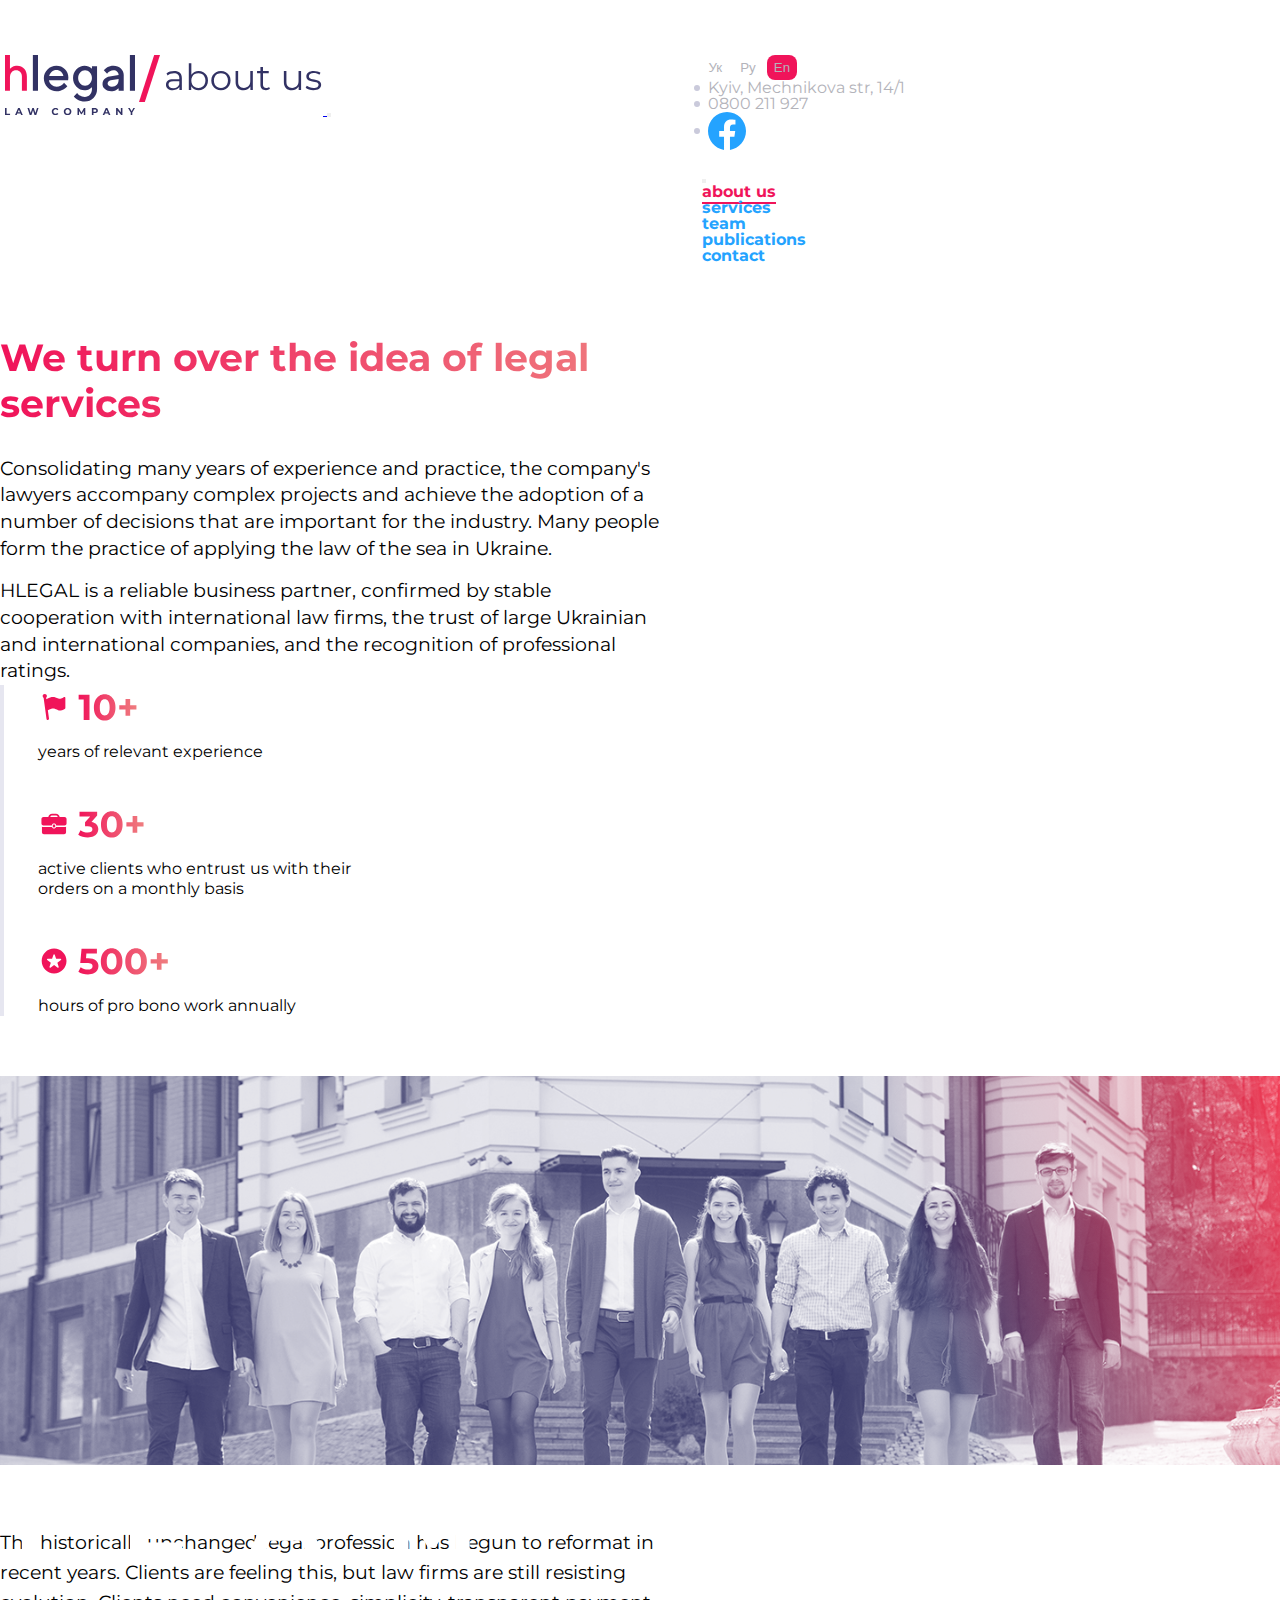
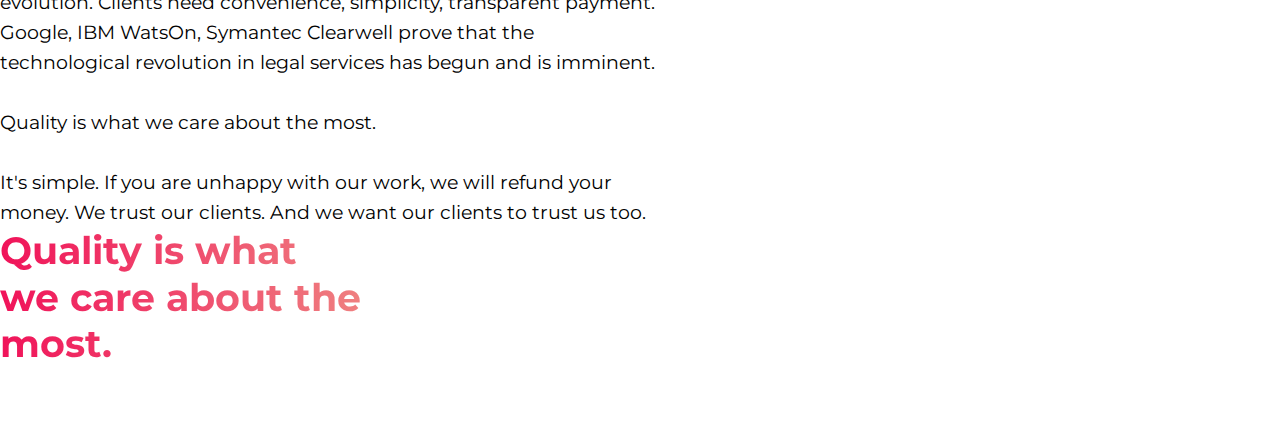
==== pages/about.html @ e727334a "new" ====
<!DOCTYPE html>
<html lang="en">
<head>
    <meta charset="UTF-8">
    <meta name="viewport" content="width=device-width, initial-scale=1.0">
    <title>About</title>
    <link href="https://cdn.jsdelivr.net/npm/bootstrap@5.3.2/dist/css/bootstrap.min.css" rel="stylesheet" integrity="sha384-T3c6CoIi6uLrA9TneNEoa7RxnatzjcDSCmG1MXxSR1GAsXEV/Dwwykc2MPK8M2HN" crossorigin="anonymous">
    <link rel="stylesheet" href="../styles/main.css">
</head>
<body>
    
        <header class="main-wrap__header about-wrap__header">
            <nav class="navbar navbar-dark navbar-expand-sm">
                <div class="container-lg">
                  <div class="header-grid w-100">
                    <div class="header-grid__logo d-flex justify-content-between align-items-center">
                        <a class="navbar-brand" href="#">
                            <object data="../assets/images/images/about-logo.svg" type=""></object>
                        </a>
                        <button class="navbar-toggler" type="button" data-bs-toggle="offcanvas" data-bs-target="#offcanvasDarkNavbar" aria-controls="offcanvasDarkNavbar" aria-label="Toggle navigation">
                            <span class="navbar-toggler-icon"></span>
                          </button>
                      </div>
                      
                      <div class="header-grid__info d-none d-sm-flex align-items-center gap-3 justify-content-md-end justify-content-start">
                        <div class="lang-wrap d-flex gap-1">
                            <button class="btn-sm grey-text">Ук</button>
                            <button class="btn-sm grey-text">Ру</button>
                            <button class="btn-sm active grey-text">En</button>
                        </div>
                        <address class="d-flex align-items-center gap-3 m-0 header-section__address">
                            <p class="address-item mb-0 grey-text">Kyiv, Mechnikova str, 14/1</p>
                            <p class="address-item mb-0 grey-text">0800 211 927</p>
                            <a href="" class=" address-item mb-0">
                                <img src="../assets/images/images/Facebook-Footerfacebook.svg" alt="" class="address-item-facebook">
                            </a>
                        </address>
                      </div>
                      <div class="offcanvas offcanvas-bottom text-bg-light header-grid__nav" tabindex="-1" id="offcanvasDarkNavbar" aria-labelledby="offcanvasDarkNavbarLabel">
                        <div class="offcanvas-header justify-content-end">
                          <button type="button" class="btn-close btn-close-dark" data-bs-dismiss="offcanvas" aria-label="Close"></button>
                        </div>
                        <div class="offcanvas-body justify-content-md-end justify-content-start">
                            <nav class="body-nav">
                                <ul class="ul-nav d-flex gap-3 flex-sm-row flex-column  align-items-center">
                                    <li><a class="link fz24 fw700 active" href="">about us</a></li>
                                    <li><a class="link fz24 fw700" href="">services</a></li>
                                    <li><a class="link fz24 fw700" href="">team</a></li>
                                    <li><a class="link fz24 fw700" href="">publications</a></li>
                                    <li><a class="link fz24 fw700" href="">contact</a></li>
                                </ul>
                            </nav>
                        </div>
                      </div>
                  </div>
                </div>
            </nav>
        </header>
    <section class="about-section__main-title">
        <div class="container-lg">
            <div class="about-section__main-title-content d-flex justify-content-center gap30 flex-wrap">
                <div class="about-section__main-title-textbox">
                     <h1 class="about-section__main-title-textbox-title fz38 fw700 lh47 red-gradient">We turn over the idea of legal services</h1>
                     <p class="about-section__main-title-textbox-title-p about-paragaph-1 fz19 fw400 lh27 black">Consolidating many years of experience and practice, the company's lawyers accompany complex projects and achieve the adoption of a number of decisions that are important for the industry. Many people form the practice of applying the law of the sea in Ukraine.</p>
                     <p class="about-section__main-title-textbox-title-p about-paragaph-2 fz19 fw400 lh27 black">HLEGAL is a reliable business partner, confirmed by stable cooperation with international law firms, the trust of large Ukrainian and international companies, and the recognition of professional ratings.</p>
                </div>
                <div class="about-section__main-title-iconbox">
                     <div class="about-section__main-title-icon-item">
                         <div class="about-icons">
                             <object data="../assets/images/SVG icon/Headingflag.svg" type="" class="about-icon-img"></object>
                             <p class="about-icon-title fz16 fw400 lh20">years of relevant experience</p>
                         </div>
                     </div>
                     <div class="about-section__main-title-icon-item">
                         <div class="about-icons">
                             <object data="../assets/images/SVG icon/Headingbag.svg" type="" class="about-icon-img"></object>
                             <p class="about-icon-title fz16 fw400 lh20">active clients who entrust us with their orders on a monthly basis</p>
                         </div>
                     </div>
                     <div class="about-section__main-title-icon-item">
                         <div class="about-icons">
                             <object data="../assets/images/SVG icon/Headingstar.svg" type="" class="about-icon-img"></object>
                             <p class="about-icon-title fz16 fw400 lh20">hours of pro bono work annually</p>
                         </div>
                     </div>
                </div>
           </div>
        </div>
    </section>
    <section class="about-section__img-poster d-flex justify-content-center align-items-center flex-wrap">
        <img class="img-poster-item" src="../assets/images/images/Teampeople.svg" alt="">
        <h1 class="img-poster-title fz96 fw700 lh120 white">Team</h1>
    </section>
    <section class="about-section__quality-section">
        <div class="container-lg">
            <div class="about-section__quality-textbox d-flex justify-content-center gap60 flex-wrap">
                <p class="about-section__quality-p fz19 fw400 lh30">The historically unchanged legal profession has begun to reformat in recent years. Clients are feeling this, but law firms are still resisting evolution. Clients need convenience, simplicity, transparent payment. Google, IBM WatsOn, Symantec Clearwell prove that the technological revolution in legal services has begun and is imminent. <br><br>
                    Quality is what we care about the most. <br><br>
                    It's simple. If you are unhappy with our work, we will refund your money. We trust our clients. And we want our clients to trust us too.
                </p>
                <h1 class="about-section__quality-h fz38 fw700 lh47 red-gradient">Quality is what we care about the most.</h1>
            </div>
        </div>
    </section>
<script src="https://cdn.jsdelivr.net/npm/bootstrap@5.3.2/dist/js/bootstrap.bundle.min.js" integrity="sha384-C6RzsynM9kWDrMNeT87bh95OGNyZPhcTNXj1NW7RuBCsyN/o0jlpcV8Qyq46cDfL" crossorigin="anonymous"></script>
</body>
</html>
---- styles/main.css ----
/* http://meyerweb.com/eric/tools/css/reset/ 
   v2.0 | 20110126
   License: none (public domain)
*/
@import url("https://fonts.googleapis.com/css2?family=Montserrat:wght@400;500;700&display=swap");
html, body, div, span, applet, object, iframe,
h1, h2, h3, h4, h5, h6, p, blockquote, pre,
a, abbr, acronym, address, big, cite, code,
del, dfn, em, img, ins, kbd, q, s, samp,
small, strike, strong, sub, sup, tt, var,
b, u, i, center,
dl, dt, dd, ol, ul, li,
fieldset, form, label, legend,
table, caption, tbody, tfoot, thead, tr, th, td,
article, aside, canvas, details, embed,
figure, figcaption, footer, header, hgroup,
menu, nav, output, ruby, section, summary,
time, mark, audio, video {
  margin: 0;
  padding: 0;
  border: 0;
  font-size: 100%;
  font: inherit;
  vertical-align: baseline;
}

/* HTML5 display-role reset for older browsers */
article, aside, details, figcaption, figure,
footer, header, hgroup, menu, nav, section {
  display: block;
}

body {
  line-height: 1;
}

ol, ul {
  list-style: none;
}

blockquote, q {
  quotes: none;
}

blockquote:before, blockquote:after,
q:before, q:after {
  content: "";
  content: none;
}

table {
  border-collapse: collapse;
  border-spacing: 0;
}

* {
  margin: 0;
  padding: 0;
  box-sizing: border-box;
}

/*---------------------------------------------------------------------------
                              root
---------------------------------------------------------------------------*/
body {
  font-family: "Montserrat", sans-serif;
}

/* for text properties */
.fz38 {
  font-size: 38px;
}

.fz30 {
  font-size: 30px;
}

.fz22 {
  font-size: 22px;
}

.fz18 {
  font-size: 18px;
}

.fz16 {
  font-size: 16px;
}

.fz14 {
  font-size: 14px;
}

.fz19 {
  font-size: 19px;
}

.fz96 {
  font-size: 96px;
}

.fw700 {
  font-weight: 700;
}

.fw400 {
  font-weight: 400;
}

.lh47 {
  line-height: 46.32px;
}

.lh37 {
  line-height: 36.57px;
}

.lh27 {
  line-height: 26.82px;
}

.lh20 {
  line-height: 20px;
}

.lh30 {
  line-height: 30px;
}

.lh26 {
  line-height: 26px;
}

.lh17 {
  line-height: 17.07px;
}

.lh15 {
  line-height: 14.63px;
}

.lh22 {
  line-height: 22px;
}

.lh117 {
  line-height: 117px;
}

/* for color properties */
/*  for flex properties */
.flex {
  display: flex;
  flex-wrap: wrap;
}

.content-center {
  justify-content: center;
}

.content-between {
  justify-content: space-between;
}

.content-end {
  justify-content: flex-end;
}

.items-center {
  align-items: center;
}

.wrap {
  flex-wrap: wrap;
}

.row {
  flex-direction: row;
}

.column {
  flex-direction: column;
}

.gap15 {
  gap: 15px;
}

.gap18 {
  gap: 18px;
}

.gap26 {
  gap: 26px;
}

.gap30 {
  gap: 30px;
}

.gap60 {
  gap: 60px;
}

/* container */
.container {
  max-width: 1420px;
  width: 100%;
  padding: 0 10px;
  margin: 0 auto;
}

.link {
  text-decoration: none;
  color: #ffffff;
}

.btn-sm {
  background-color: transparent;
  border: none;
  color: #ffffff;
  border-radius: 8px;
  padding: 5px 7px;
  transition: all 0.8s ease;
}
.btn-sm.active, .btn-sm:hover {
  background-color: #F0145A;
}

.offcanvas {
  border-radius: 8px 8px 0 0;
}

html {
  scroll-behavior: smooth;
}

.section-main-title__title {
  background: linear-gradient(90.13deg, #F0145A 0.84%, #EF8080 99.96%);
  background-clip: text;
  -webkit-background-clip: text;
  -webkit-text-fill-color: transparent;
}
.section-main-title__link {
  letter-spacing: 2px;
  text-transform: uppercase;
  display: flex;
  align-items: center;
  text-decoration: none;
  gap: 2px;
  transition: all 0.8s ease;
}
.section-main-title__link:hover {
  color: #F0145A;
}
.section-main-title__link-arrow {
  width: 27px;
  height: 27px;
}

.top-left-rounded {
  border-radius: 12px 0 0 0;
}

.top-right-rounded {
  border-radius: 0 12px 0 0;
}

.bottom-left-rounded {
  border-radius: 0 0 0 12px;
}

.bottom-right-rounded {
  border-radius: 0 0 12px 0;
}

/* color */
.grey-text {
  color: #B3B3BA;
}

.active-regular {
  color: #24A3FF;
}

.red-gradient {
  background: linear-gradient(90.13deg, #F0145A 0.84%, #EF8080 99.96%);
  background-clip: text;
  -webkit-background-clip: text;
  -webkit-text-fill-color: transparent;
}

.black {
  color: #000;
}

.white {
  color: #ffffff;
}

.accent {
  color: #F0145A;
}

.carousel-indicators.carousel-indicators-h [data-bs-target] {
  text-indent: 0px;
  width: auto;
  height: auto;
  background-color: transparent;
  font-size: 38px;
  color: #CACADB;
  transition: all 0.8s;
}
.carousel-indicators.carousel-indicators-h [data-bs-target].active {
  background: linear-gradient(90.13deg, #F0145A 0.84%, #EF8080 99.96%);
  background-clip: text;
  -webkit-background-clip: text;
  -webkit-text-fill-color: transparent;
  gap: 0;
}
.carousel-indicators.carousel-indicators-h [data-bs-target]:hover {
  color: #F0145A;
}

.carousel-indicators.carousel-indicators-h {
  position: relative;
  margin: 0;
  flex-direction: column;
  flex-grow: 1;
  border-right: none;
  white-space: nowrap;
  border-bottom: 2px solid #CACADB;
}
@media screen and (min-width: 768px) {
  .carousel-indicators.carousel-indicators-h {
    border-bottom: none;
    border-right: 2px solid #CACADB;
  }
}

.main-carousel.main-slide {
  grid-template-columns: 100%;
}
@media screen and (min-width: 768px) {
  .main-carousel.main-slide {
    grid-template-columns: repeat(2, 1fr);
  }
}

.carousel-indicators__btn {
  max-width: 100%;
  align-items: end;
  display: flex;
  flex-direction: row;
  overflow-x: auto;
  gap: 30px;
  padding-right: 0;
}
@media screen and (min-width: 768px) {
  .carousel-indicators__btn {
    flex-direction: column;
    max-width: 375px;
    padding-right: 10px;
    gap: 0;
  }
}

.carousel-inner {
  padding-left: 0;
  padding-top: 20px;
}
@media screen and (min-width: 768px) {
  .carousel-inner {
    padding-left: 60px;
    padding-top: 0px;
  }
}

.carousel-section {
  padding: 60px 0 60px;
}

.canDo-section {
  padding: 60px 0 60px;
}
.canDo-section-main-title__link {
  letter-spacing: 2px;
  text-transform: uppercase;
  display: flex;
  align-items: center;
  text-decoration: none;
  gap: 2px;
  padding-bottom: 10px;
  transition: all 0.8s ease;
}
.canDo-section-main-title__link:hover {
  color: #F0145A;
}
.canDo-section-main-title__link-arrow {
  width: 27px;
  height: 27px;
}
.canDo-section-main-title__title {
  background: linear-gradient(90.13deg, #F0145A 0.84%, #EF8080 99.96%);
  background-clip: text;
  -webkit-background-clip: text;
  -webkit-text-fill-color: transparent;
  padding-bottom: 60px;
}
.canDo-section__item {
  padding-bottom: 60px;
}
.canDo-section__item-title {
  padding-top: 30px;
  color: #006CCF;
}
.canDo-section__item-textbox {
  padding-top: 15px;
}

.team-section {
  background-color: #ffffff;
  padding-top: 60px;
  padding-bottom: 60px;
}
.team-carousel__text-box {
  padding: 30px;
}
.team-carousel__content-box {
  background-color: #F5F5FA;
  border-radius: 8px;
}
.team-carousel-item__title {
  padding-top: 30px;
  color: #B3B3BA;
}
.team-carousel-item__sub-title {
  padding-top: 6px;
  color: #B3B3BA;
}
.team-carousel-item__img {
  max-width: 400px;
  width: 100%;
}
.team-carousel-inner {
  padding: 0;
}
.team-carousel__content-box {
  display: flex;
}
.team-carousel__text-box {
  max-width: 1140px;
  width: 100%;
}

.team-btn-circle {
  border: none;
  width: 16px;
  height: 16px;
  border-radius: 50%;
  background-color: #24A3FF;
  transition: all 0.8s ease;
}
.team-btn-circle.active {
  background-color: #006CCF;
}
.team-btn-circle:hover {
  background-color: #0085FF;
}

@media screen and (min-width: 768px) {
  .team-carousel-inner {
    padding-left: 0px;
    padding-top: 0px;
  }
}
@media (max-width: 1220px) {
  .team-carousel__content-box {
    flex-wrap: wrap;
  }
  .team-carousel-item__img {
    max-width: 350px;
    width: 100%;
  }
}
.companies-section__title {
  text-transform: uppercase;
  letter-spacing: 2px;
  color: #323264;
  padding-bottom: 30px;
}
.companies-section__item-img {
  width: 100%;
  max-width: 430px;
}
.companies-section__item {
  padding: 0;
  margin: 0;
  margin-bottom: -4px;
}
.companies-section {
  padding-bottom: 56px;
}

.publications-section__main-title {
  padding: 30px 0 30px;
}
.publications-section {
  background-color: #F5F5FA;
  padding-bottom: 30px;
}
.publications-section__publication-item {
  background-color: #ffffff;
  max-width: 420px;
  width: 100%;
  border-radius: 12px;
}
.publications-section__img-row {
  flex-direction: column;
  justify-content: center;
}

@media screen and (min-width: 768px) {
  .publications-section__img-row {
    flex-direction: row;
    justify-content: space-between;
  }
}
.publication-item__textbox {
  padding: 30px;
  max-width: 420px;
  width: 100%;
}
.publication-item__textbox-title {
  color: #24A3FF;
  padding-bottom: 15px;
}
.publication-item__textbox-subtitle {
  color: #B3B3BA;
  letter-spacing: 1px;
  text-transform: uppercase;
  padding-bottom: 15px;
}
.publication-item__textbox-greyline {
  max-width: 360px;
  width: 100%;
  height: 4px;
  background-color: #E6E6F0;
}
.publication-item__img {
  max-width: 420px;
  width: 100%;
}
.publication-item__textbox-text {
  padding-top: 15px;
}

.footer-section__greyline {
  margin-top: 30px;
  width: 100%;
  height: 2px;
  background-color: #E6E6F0;
}
.footer-section__company-detail {
  padding-top: 30px;
  padding-bottom: 21px;
}
.footer-section__social-links {
  padding-bottom: 39px;
}

.address-item-adress {
  color: #323264;
}
.address-item-link {
  color: #24A3FF;
  text-decoration: none;
  text-transform: uppercase;
  cursor: pointer;
  letter-spacing: 1px;
}
.address-item-company {
  color: #B3B3BA;
}

.about-wrap__header {
  padding-top: 50px;
  padding-bottom: 66px;
}

.about-section__main-title-textbox {
  max-width: 662px;
  width: 100%;
}
.about-section__main-title-textbox-title {
  padding-bottom: 28px;
}
.about-section__main-title-iconbox {
  border-left: 4px #E6E6F0 solid;
  padding-left: 34px;
  max-width: 388px;
}
.about-section__main-title-icon-item {
  padding-bottom: 40px;
}
.about-section__main-title-icon-item:last-child {
  padding-bottom: 0px;
}
.about-section__main-title-content {
  padding-bottom: 60px;
}
.about-section__img-poster {
  position: relative;
}
.about-section__quality-p {
  max-width: 658px;
}
.about-section__quality-h {
  max-width: 362px;
}
.about-section__quality-section {
  padding: 60px 0;
}

.about-paragaph-1 {
  padding-bottom: 15px;
}

.about-icon-img {
  padding-bottom: 10px;
}

.img-poster-item {
  width: 100%;
}

.img-poster-title {
  position: absolute;
  text-transform: uppercase;
  letter-spacing: 63px;
  text-shadow: 0px 15px 30px 0px rgba(40, 40, 86, 0.8);
  padding-top: 5px;
}

/*----------------------------------------------------------------------------
                            HOMEPAGE
------------------------------------------------------------------------------*/
.section-gradient {
  min-height: 100vh;
  background: linear-gradient(228.57deg, #323264 11.93%, #323264 57.17%, #643E72 87.46%);
  border-radius: 0 0 12px 12px;
  position: relative;
}
.section-gradient__shadow {
  position: absolute;
  height: 10px;
  background-color: #CACADB;
  border-radius: 0 0 12px 12px;
  width: 100%;
}
.section-gradient__shadow--1 {
  bottom: -10px;
  width: calc(100% - 40px);
  left: 20px;
}
.section-gradient__shadow--2 {
  bottom: -20px;
  width: calc(100% - 80px);
  left: 40px;
  background-color: #E7E7F2;
}

.main-wrap {
  position: relative;
  min-height: 100vh;
}
.main-wrap-bg {
  position: absolute;
  height: 100%;
  width: 100%;
  display: flex;
  justify-content: center;
  overflow-x: hidden;
}
.main-wrap-bg__h {
  height: 100%;
}
.main-wrap__section {
  display: flex;
  flex-direction: column;
  justify-content: space-between;
  min-height: 100vh;
  position: relative;
  z-index: 100;
}
.main-wrap__title {
  padding: 0 30px;
}

.header-grid {
  padding: 5px;
  color: #ffffff;
  display: grid;
  width: 100%;
  grid-template-areas: "info" "logo" "nav";
  row-gap: 18px;
}
@media screen and (min-width: 768px) {
  .header-grid {
    grid-template-areas: "logo info" "logo nav";
  }
}
.header-grid__logo {
  grid-area: logo;
}
.header-grid__info {
  grid-area: info;
}
.header-grid__nav {
  grid-area: nav;
}

.address-item {
  display: flex;
  align-items: center;
}
.address-item::before {
  content: "";
  position: relative;
  height: 6px;
  width: 6px;
  background-color: #CACADB;
  border-radius: 50%;
  display: inline-block;
  right: 8px;
}
.address-item-facebook {
  width: 38px;
  height: 38px;
}

.nav-link-h {
  color: #24A3FF;
  position: relative;
  transition: all 1s ease;
}
.nav-link-h.active {
  color: #F0145A;
}
.nav-link-h.active::before {
  position: absolute;
  content: "";
  width: 100%;
  height: 2px;
  background-color: #F0145A;
  top: 20px;
}
.nav-link-h::before {
  position: absolute;
  content: "";
  width: 0%;
  height: 2px;
  background-color: #F0145A;
  top: 20px;
  transition: all 0.8s ease;
}
.nav-link-h:hover {
  color: #F0145A;
}
.nav-link-h:hover::before {
  width: 100%;
}
@media screen and (min-width: 576px) {
  .nav-link-h {
    color: #ffffff;
  }
}

.link {
  color: #ffffff;
  position: relative;
  transition: all 1s ease;
}
.link.active {
  color: #F0145A;
}
.link.active::before {
  position: absolute;
  content: "";
  width: 100%;
  height: 2px;
  background-color: #F0145A;
  top: 20px;
}
.link::before {
  position: absolute;
  content: "";
  width: 0%;
  height: 2px;
  background-color: #F0145A;
  top: 20px;
  transition: all 0.8s ease;
}
.link:hover {
  color: #F0145A;
}
.link:hover::before {
  width: 100%;
}
@media screen and (min-width: 576px) {
  .link {
    color: #24A3FF;
  }
}

.btn-circle {
  background-color: transparent;
  border: 1px solid #CACADB;
  border-radius: 50%;
  display: inline-block;
  height: 42px;
  width: 42px;
  display: flex;
  align-items: center;
  justify-content: center;
  color: #CACADB;
  cursor: pointer;
}
.btn-circle__icon {
  fill: #CACADB;
}/*# sourceMappingURL=main.css.map */
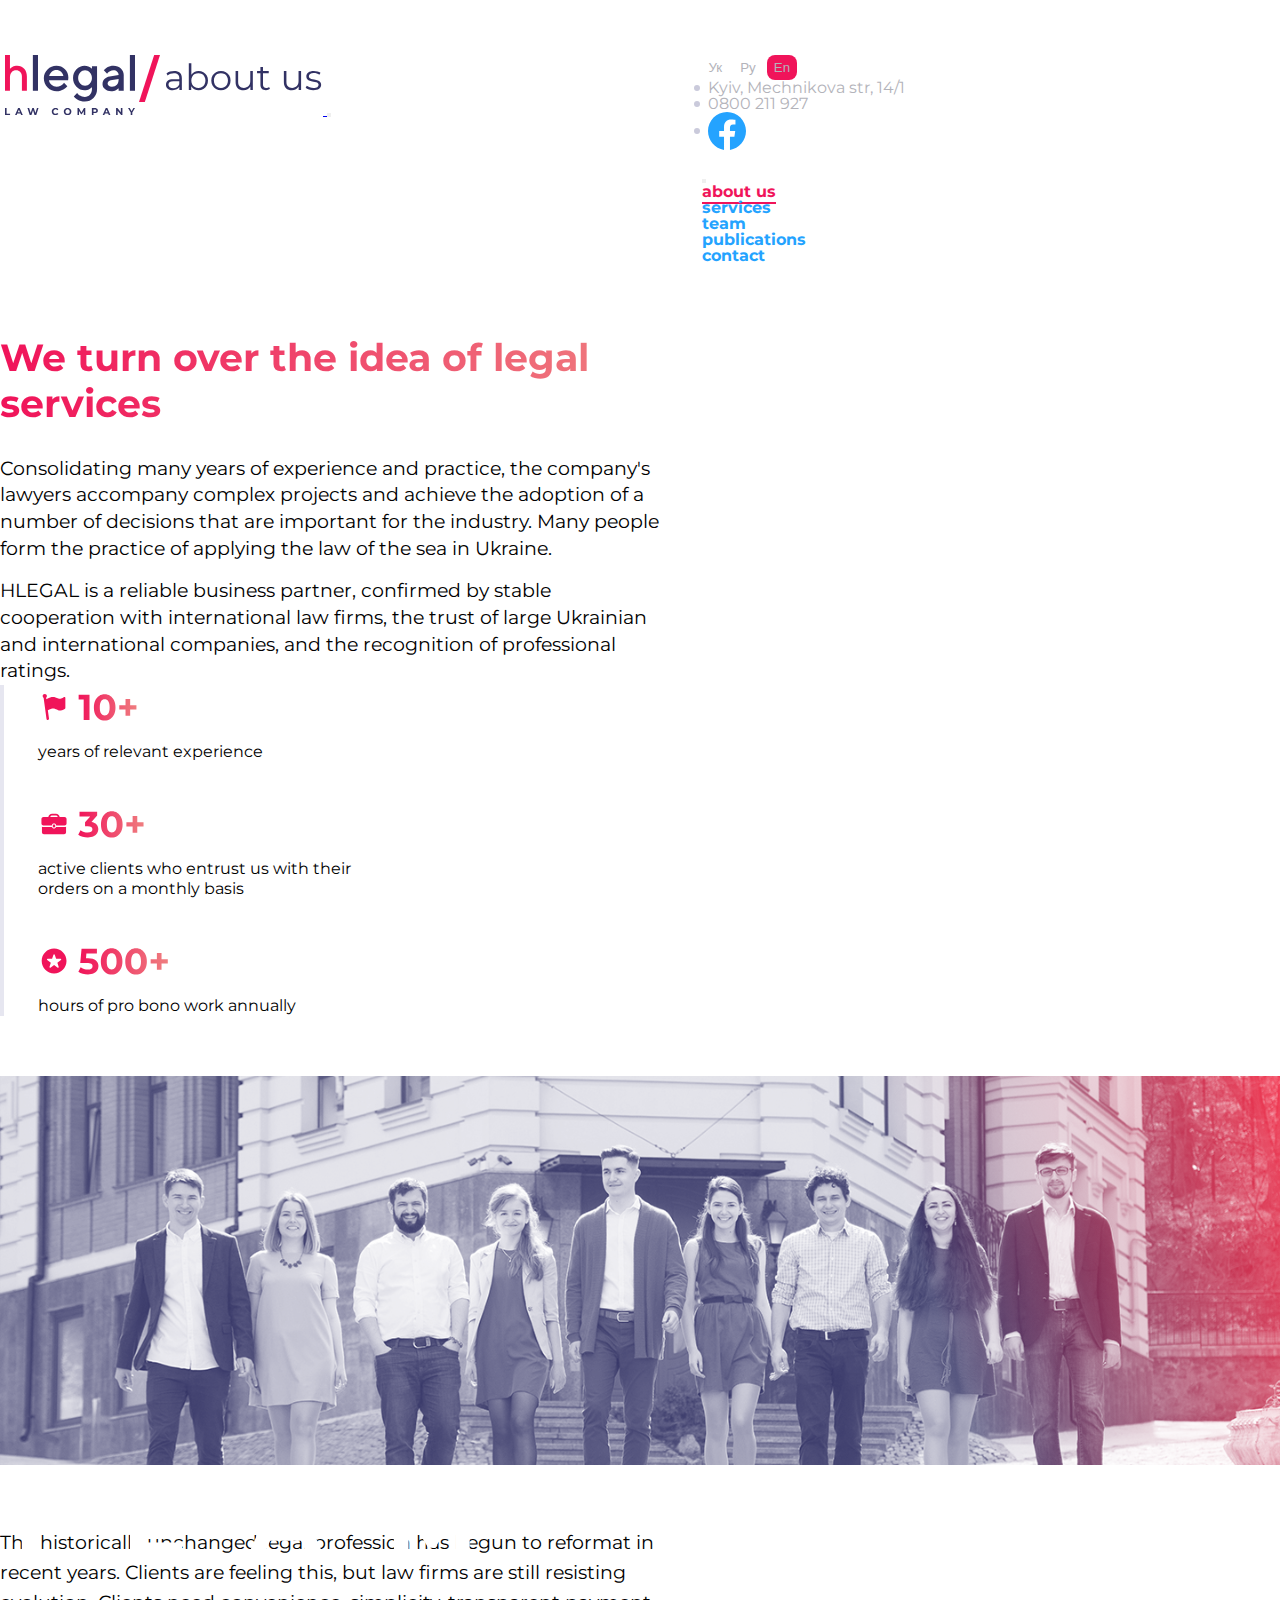
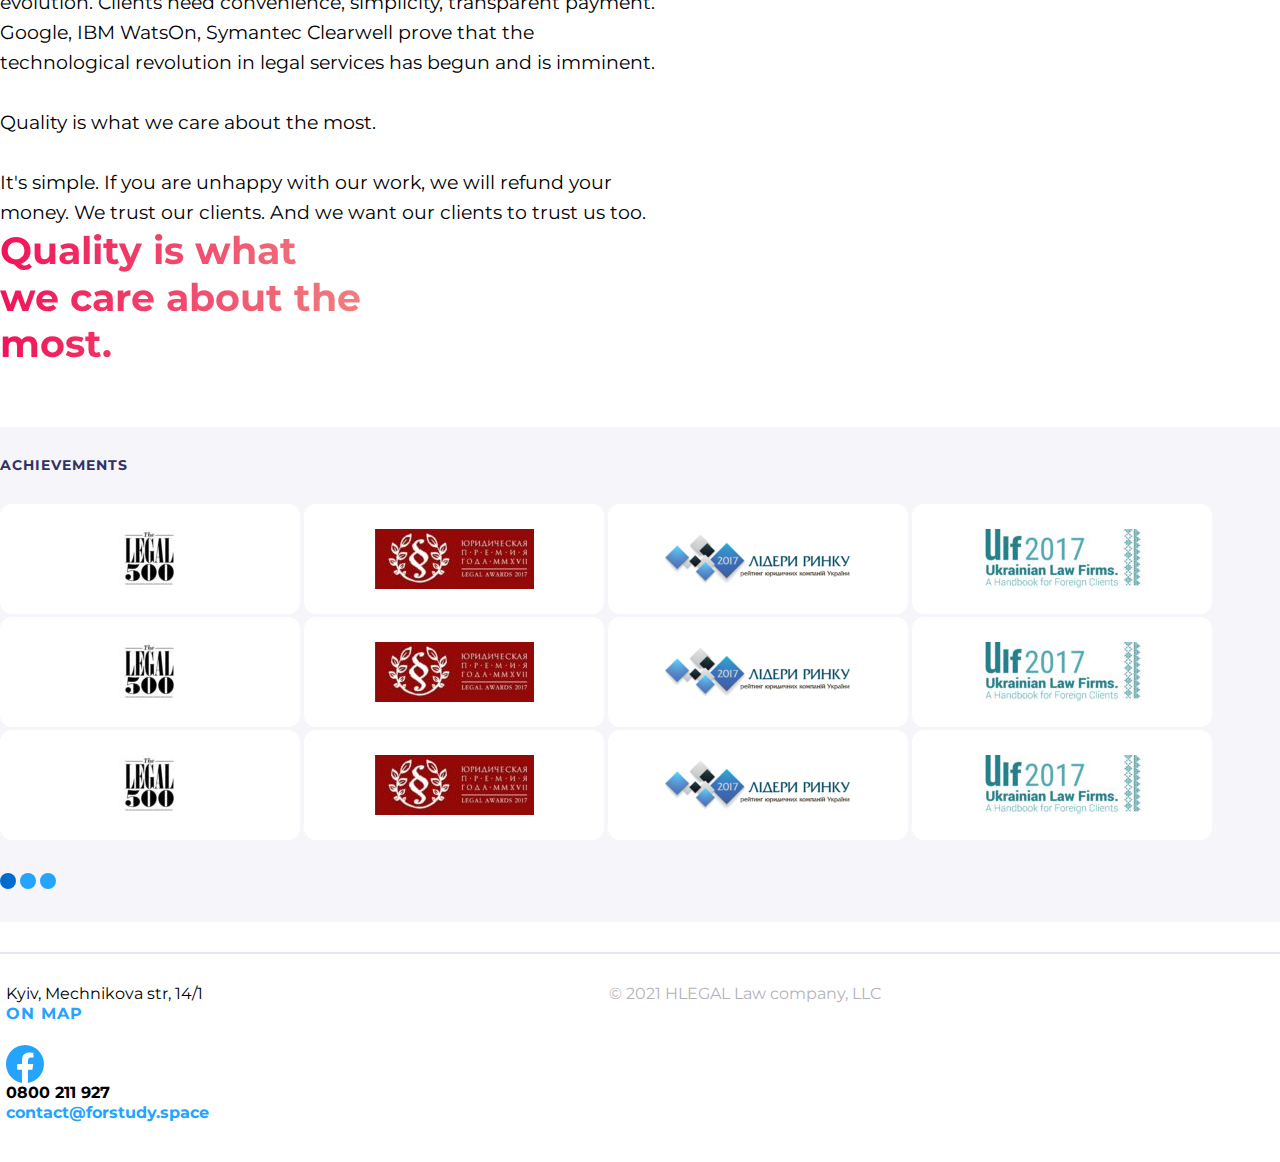
==== commit 0105fba0: "new" ====
--- a/pages/about.html
+++ b/pages/about.html
@@ -57,7 +57,7 @@
             </nav>
         </header>
     <section class="about-section__main-title">
-        <div class="container-lg">
+        <div class="container-fluid">
             <div class="about-section__main-title-content d-flex justify-content-center gap30 flex-wrap">
                 <div class="about-section__main-title-textbox">
                      <h1 class="about-section__main-title-textbox-title fz38 fw700 lh47 red-gradient">We turn over the idea of legal services</h1>
@@ -102,6 +102,71 @@
             </div>
         </div>
     </section>
+    <section class="about-section__achievements grey-bg">
+        <div class="container-lg">
+            <h1 class="about-section__achievements-main-title fz14 fw700 lh17 main-regular d-flex justify-content-center flex-wrap">Achievements</h1>
+            <div id="carouselExampleIndicators" class="carousel slide">
+                <div class="carousel-inner team-carousel-inner">
+                    <div class="carousel-item active">
+                        <div class="about-section__achievements-img d-flex justify-content-between flex-wrap gap15">
+                            <object data="../assets/images/images/Itemlegal.svg" type=""></object>
+                            <object data="../assets/images/images/Itemprem.svg" type=""></object>
+                            <object data="../assets/images/images/Itemlead.svg" type=""></object>
+                            <object data="../assets/images/images/Itemlaw.svg" type=""></object>
+                        </div>
+                    </div>
+                    <div class="carousel-item">
+                        <div class="about-section__achievements-img d-flex justify-content-between flex-wrap gap15">
+                            <object data="../assets/images/images/Itemlegal.svg" type=""></object>
+                            <object data="../assets/images/images/Itemprem.svg" type=""></object>
+                            <object data="../assets/images/images/Itemlead.svg" type=""></object>
+                            <object data="../assets/images/images/Itemlaw.svg" type=""></object>
+                        </div>
+                    </div>
+                    <div class="carousel-item">
+                        <div class="about-section__achievements-img d-flex justify-content-between flex-wrap gap15">
+                            <object data="../assets/images/images/Itemlegal.svg" type=""></object>
+                            <object data="../assets/images/images/Itemprem.svg" type=""></object>
+                            <object data="../assets/images/images/Itemlead.svg" type=""></object>
+                            <object data="../assets/images/images/Itemlaw.svg" type=""></object>
+                        </div>
+                    </div>
+                </div>
+                <div class="about-section-carousel__btn d-flex justify-content-center mt-4 gap-3">
+                    <button type="button" data-bs-target="#carouselExampleIndicators" data-bs-slide-to="0" class="team-btn-circle active" aria-current="true" aria-label="Slide 1"></button>
+                    <button type="button" data-bs-target="#carouselExampleIndicators" data-bs-slide-to="1" class="team-btn-circle" aria-label="Slide 2"></button>
+                    <button type="button" data-bs-target="#carouselExampleIndicators" data-bs-slide-to="2" class="team-btn-circle" aria-label="Slide 3"></button>
+                </div>
+            </div>
+    </div>
+    </section>
+    <footer class="footer-section d-sm-flex justify-content-center" id="footer-section">
+        <div class="container-lg">
+            <div class="footer-section__greyline"></div>
+            <div class="footer-grid w-100">
+                <div class="footer-section__company-detail  footer-grid__address">
+                    <address class="d-flex align-items-center gap-3 m-0 company-detail__address">
+                        <p class="address-item mb-0 fz16 fw400 lh20 address-item-address">Kyiv, Mechnikova str, 14/1</p>
+                        <p class="address-item mb-0">
+                            <a href="" class="address-item-link fz12 fw700 lh20">on map</a>
+                        </p>
+                    </address>
+                </div>
+                <div class="footer-section__copyright-detail footer-grid__copyright d-sm-flex gap-3 justify-content-md-end justify-content-start">
+                    <p class="address-item-company fz16 fw400 lh20">© 2021 HLEGAL Law company, LLC</p>
+                </div>
+                <div class="footer-section__social-links d-flex gap26 flex-wrap  footer-grid__contact">
+                    <address class="m-0 d-flex gap15 align-items-center">
+                        <a href="" class=" address-item mb-0">
+                            <img src="../assets/images/images/Facebook-Footerfacebook.svg" alt="">
+                        </a>
+                        <p class="address-item mb-0 fz16 fw700 lh20">0800 211 927</p>
+                        <p class="address-item mb-0 fz16 fw700 lh20 active-regular">contact@forstudy.space</p>
+                    </address>
+                </div>
+            </div>
+        </div>
+    </footer>
 <script src="https://cdn.jsdelivr.net/npm/bootstrap@5.3.2/dist/js/bootstrap.bundle.min.js" integrity="sha384-C6RzsynM9kWDrMNeT87bh95OGNyZPhcTNXj1NW7RuBCsyN/o0jlpcV8Qyq46cDfL" crossorigin="anonymous"></script>
 </body>
 </html>--- a/styles/main.css
+++ b/styles/main.css
@@ -302,6 +302,14 @@
   color: #F0145A;
 }
 
+.main-regular {
+  color: #323264;
+}
+
+.grey-bg {
+  background-color: #F5F5FA;
+}
+
 .carousel-indicators.carousel-indicators-h [data-bs-target] {
   text-indent: 0px;
   width: auto;
@@ -565,6 +573,10 @@
   padding-top: 30px;
   padding-bottom: 21px;
 }
+.footer-section__copyright-detail {
+  padding-top: 30px;
+  padding-bottom: 21px;
+}
 .footer-section__social-links {
   padding-bottom: 39px;
 }
@@ -583,6 +595,26 @@
   color: #B3B3BA;
 }
 
+.footer-grid {
+  display: grid;
+  width: 100%;
+  grid-template-areas: "address copyright" "contact copyright";
+}
+.footer-grid__address {
+  grid-area: address;
+}
+.footer-grid__copyright {
+  grid-area: copyright;
+}
+.footer-grid__contact {
+  grid-area: contact;
+}
+@media screen and (max-width: 768px) {
+  .footer-grid {
+    grid-template-areas: "address" "copyright" "contact";
+  }
+}
+
 .about-wrap__header {
   padding-top: 50px;
   padding-bottom: 66px;
@@ -621,6 +653,14 @@
 .about-section__quality-section {
   padding: 60px 0;
 }
+.about-section__achievements-main-title {
+  letter-spacing: 1px;
+  text-transform: uppercase;
+  padding: 30px 0;
+}
+.about-section-carousel__btn {
+  padding: 30px 0;
+}
 
 .about-paragaph-1 {
   padding-bottom: 15px;
@@ -632,6 +672,7 @@
 
 .img-poster-item {
   width: 100%;
+  max-width: 1440px;
 }
 
 .img-poster-title {
